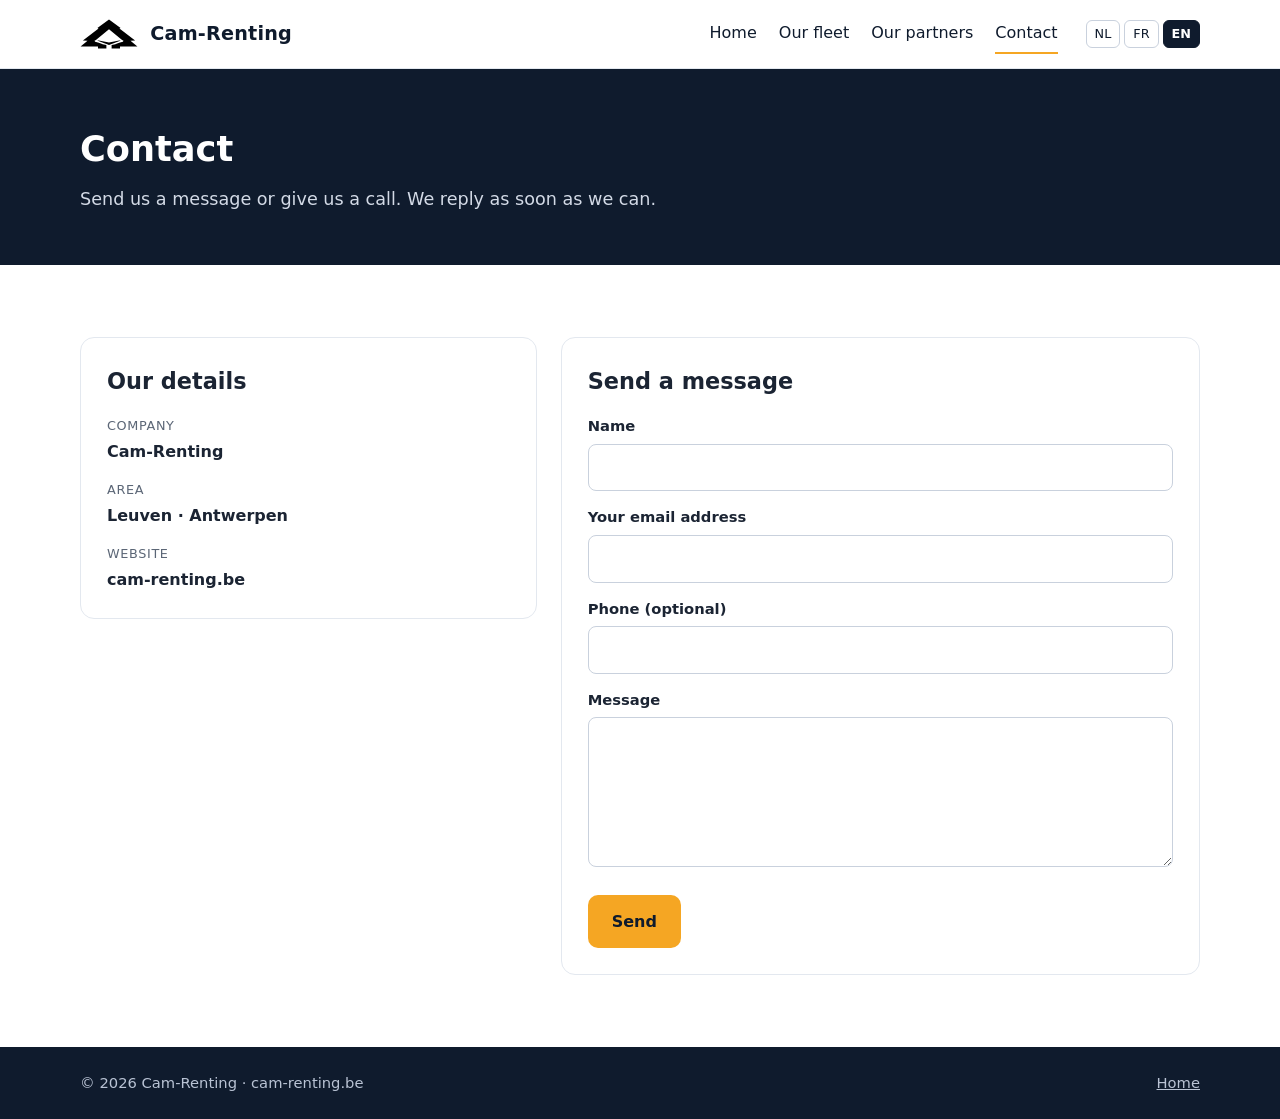
==== contact.html @ 867e1818 "Update" ====
<!doctype html>
<html lang="nl">
<head>
  <meta charset="utf-8">
  <meta name="viewport" content="width=device-width, initial-scale=1">
  <title>Contact – Cam-Renting</title>
  <meta name="description" content="Contacteer Cam-Renting voor transport en pakketlevering in Leuven en Antwerpen.">
  <link rel="icon" href="favicon.svg" type="image/svg+xml">
  <link rel="stylesheet" href="css/style.css">
</head>
<body>

<header class="site-header">
  <div class="wrap bar">
    <a class="brand" href="index.html" aria-label="Cam-Renting">
      <img src="logo.svg" alt="" width="56" height="29">
      <span>Cam-Renting</span>
    </a>
    <button class="menu-btn" aria-label="Menu" aria-expanded="false" aria-controls="nav">☰</button>
    <nav id="nav">
      <a href="index.html" data-i18n="nav.home">Home</a>
      <a href="fleet.html" data-i18n="nav.fleet">Onze vloot</a>
      <a href="partners.html" data-i18n="nav.partners">Onze partners</a>
      <a href="contact.html" class="active" data-i18n="nav.contact">Contact</a>
      <div class="lang" role="group" aria-label="Taal / Langue / Language">
        <button data-lang="nl">NL</button><button data-lang="fr">FR</button><button data-lang="en">EN</button>
      </div>
    </nav>
  </div>
</header>

<main>
  <section class="page-title">
    <div class="wrap">
      <h1 data-i18n="contact.title">Contact</h1>
      <p class="lead" data-i18n="contact.lead">Stuur ons een bericht of bel ons. We antwoorden zo snel mogelijk.</p>
    </div>
  </section>

  <section class="section">
    <div class="wrap contact-grid">

      <div class="card info">
        <h2 data-i18n="contact.details">Onze gegevens</h2>
        <dl>
          <dt data-i18n="contact.company">Bedrijf</dt>
          <dd>Cam-Renting</dd>

          <dt data-i18n="contact.phone">Telefoon</dt>
          <dd><a data-contact="phone" href="#">—</a></dd>

          <dt>E-mail</dt>
          <dd><a data-contact="email" href="#">—</a></dd>

          <dt data-i18n="contact.area">Werkgebied</dt>
          <dd>Leuven · Antwerpen</dd>

          <dt data-i18n="contact.web">Website</dt>
          <dd>cam-renting.be</dd>
        </dl>
      </div>

      <form class="card form" id="contact-form" novalidate>
        <h2 data-i18n="contact.formTitle">Stuur een bericht</h2>

        <label for="name" data-i18n="form.name">Naam</label>
        <input id="name" name="name" type="text" autocomplete="name" required>

        <label for="email" data-i18n="form.email">Uw e-mailadres</label>
        <input id="email" name="email" type="email" autocomplete="email" required>

        <label for="phone" data-i18n="form.phone">Telefoon (optioneel)</label>
        <input id="phone" name="phone" type="tel" autocomplete="tel">

        <label for="message" data-i18n="form.message">Bericht</label>
        <textarea id="message" name="message" rows="5" required></textarea>

        <button class="btn primary" type="submit" data-i18n="form.send">Verstuur</button>
        <p class="note" id="form-note" role="status"></p>
      </form>

    </div>
  </section>
</main>

<footer class="site-footer">
  <div class="wrap foot">
    <p>© <span id="year"></span> Cam-Renting · cam-renting.be</p>
    <p><a href="index.html" data-i18n="nav.home">Home</a></p>
  </div>
</footer>

<script src="js/script.js"></script>
</body>
</html>
---- css/style.css ----
:root {
  --navy: #0f1b2d;
  --navy-2: #182a44;
  --amber: #f5a623;
  --amber-d: #d98f10;
  --ink: #1b2433;
  --muted: #5b6676;
  --line: #e3e8ef;
  --bg: #ffffff;
  --bg-alt: #f4f6fa;
  --green: #1f9d6b;
  --radius: 14px;
}

* { box-sizing: border-box; }
html { scroll-behavior: smooth; }
body {
  margin: 0;
  font-family: system-ui, -apple-system, "Segoe UI", Roboto, Arial, sans-serif;
  color: var(--ink);
  background: var(--bg);
  line-height: 1.6;
}
img, svg { max-width: 100%; }
a { color: inherit; }
.wrap { width: min(1120px, 100% - 32px); margin-inline: auto; }

/* header */
.site-header { position: sticky; top: 0; z-index: 20; background: #fff; color: var(--navy); border-bottom: 1px solid var(--line); }
.bar { display: flex; align-items: center; justify-content: space-between; min-height: 68px; gap: 16px; }
.brand { display: flex; align-items: center; gap: 12px; text-decoration: none; font-weight: 800; font-size: 1.2rem; letter-spacing: .01em; }
.brand img { display: block; height: 30px; width: auto; }
nav { display: flex; align-items: center; gap: 22px; }
nav > a { text-decoration: none; font-weight: 500; padding: 6px 0; border-bottom: 2px solid transparent; }
nav > a:hover, nav > a.active { border-color: var(--amber); }
.lang { display: flex; gap: 4px; margin-left: 6px; }
.lang button {
  font: inherit; font-size: .8rem; cursor: pointer; color: var(--navy); background: transparent;
  border: 1px solid #c9d1dd; border-radius: 6px; padding: 3px 8px;
}
.lang button.on { background: var(--navy); border-color: var(--navy); color: #fff; font-weight: 700; }
.menu-btn { display: none; background: none; border: 0; color: var(--navy); font-size: 1.6rem; cursor: pointer; }

/* hero */
.hero { background: linear-gradient(135deg, var(--navy) 0%, var(--navy-2) 100%); color: #fff; padding: 72px 0 80px; }
.hero-inner { display: grid; grid-template-columns: 1.4fr 1fr; gap: 48px; align-items: center; }
.eyebrow { color: var(--amber); font-weight: 600; letter-spacing: .04em; text-transform: uppercase; font-size: .85rem; margin: 0 0 12px; }
.hero h1 { font-size: clamp(2rem, 4.5vw, 3.2rem); line-height: 1.12; margin: 0 0 18px; }
.lead { font-size: 1.1rem; color: #d3dae6; max-width: 56ch; margin: 0 0 28px; }
.cta { display: flex; flex-wrap: wrap; gap: 12px; }
.btn {
  display: inline-block; padding: 12px 22px; border-radius: 10px; font: inherit; font-weight: 600;
  text-decoration: none; cursor: pointer; border: 2px solid transparent;
}
.btn.primary { background: var(--amber); color: var(--navy); }
.btn.primary:hover { background: var(--amber-d); }
.btn.ghost { border-color: rgba(255,255,255,.4); color: #fff; }
.btn.ghost:hover { background: rgba(255,255,255,.1); }
.btn.dark { background: var(--navy); color: #fff; }
.btn.dark:hover { background: var(--navy-2); }

.stats { list-style: none; margin: 0; padding: 0; display: grid; gap: 14px; }
.stats li { background: rgba(255,255,255,.07); border: 1px solid rgba(255,255,255,.12); border-radius: var(--radius); padding: 16px 20px; display: flex; align-items: center; gap: 16px; }
.stats strong { font-size: 2rem; color: var(--amber); min-width: 52px; }
.stats span { color: #d3dae6; }

/* sections */
.section { padding: 72px 0; }
.section.alt { background: var(--bg-alt); }
.section h2 { font-size: clamp(1.5rem, 3vw, 2.1rem); margin: 0 0 12px; }
.grid { display: grid; gap: 20px; margin-top: 28px; }
.grid.three { grid-template-columns: repeat(3, 1fr); }
.grid.fleet { grid-template-columns: repeat(2, 1fr); margin-top: 0; }
.card { background: #fff; border: 1px solid var(--line); border-radius: var(--radius); padding: 26px; }
.card h3 { margin: 0 0 8px; font-size: 1.2rem; }
.card p { margin: 0; color: var(--muted); }
.ico { font-size: 1.9rem; margin-bottom: 10px; }
.partner h2 { font-size: 1.5rem; margin-bottom: 10px; }

.vehicle { position: relative; display: grid; grid-template-columns: 120px 1fr; column-gap: 20px; align-items: center; }
.vehicle .tag { grid-column: 1 / -1; justify-self: start; background: var(--navy); color: #fff; font-size: .78rem; font-weight: 600; padding: 3px 10px; border-radius: 99px; margin-bottom: 14px; }
.vehicle.ev .tag { background: var(--green); }
.vehicle .van { grid-row: 2 / span 2; width: 120px; color: var(--navy); }
.vehicle.ev .van { color: var(--green); }
.vehicle h3 small { font-weight: 500; color: var(--muted); font-size: .85em; }
.vehicle.wide { grid-column: 1 / -1; }

.partners { text-align: center; }
.partners ul { list-style: none; display: flex; flex-wrap: wrap; justify-content: center; gap: 14px; padding: 0; margin: 24px 0 28px; }
.partners li { border: 1px solid var(--line); border-radius: 10px; padding: 14px 32px; font-weight: 700; font-size: 1.15rem; color: var(--navy); background: #fff; }
.partners p { margin: 0; }

.band { background: var(--amber); color: var(--navy); padding: 40px 0; }
.band-inner { display: flex; flex-wrap: wrap; align-items: center; justify-content: space-between; gap: 16px; }
.band h2 { margin: 0; font-size: 1.5rem; }

/* inner pages */
.page-title { background: var(--navy); color: #fff; padding: 52px 0; }
.page-title h1 { margin: 0 0 8px; font-size: 2.2rem; }
.page-title .lead { margin: 0; }

/* contact */
.contact-grid { display: grid; grid-template-columns: 1fr 1.4fr; gap: 24px; align-items: start; }
.contact-grid .card h2 { font-size: 1.4rem; }
.info dl { margin: 0; }
.info dt { font-size: .8rem; text-transform: uppercase; letter-spacing: .05em; color: var(--muted); margin-top: 16px; }
.info dd { margin: 2px 0 0; font-weight: 600; }
.info a { color: var(--navy); }
.form label { display: block; font-weight: 600; margin: 14px 0 6px; font-size: .92rem; }
.form input, .form textarea {
  width: 100%; font: inherit; padding: 10px 12px; border: 1px solid #c9d1dd; border-radius: 8px; background: #fff;
}
.form input:focus, .form textarea:focus { outline: 2px solid var(--amber); border-color: var(--amber); }
.form .btn { margin-top: 20px; }
.note { margin-top: 12px; font-size: .92rem; }
.note.err { color: #b3261e; }

/* footer */
.site-footer { background: var(--navy); color: #b9c3d4; padding: 24px 0; font-size: .92rem; }
.foot { display: flex; justify-content: space-between; flex-wrap: wrap; gap: 8px; }
.foot p { margin: 0; }

/* mobile */
@media (max-width: 820px) {
  .menu-btn { display: block; }
  nav {
    display: none; position: absolute; top: 68px; left: 0; right: 0; background: #fff; border-bottom: 1px solid var(--line);
    flex-direction: column; align-items: flex-start; padding: 16px; gap: 14px;
  }
  nav.open { display: flex; }
  .hero-inner, .contact-grid, .grid.three, .grid.fleet { grid-template-columns: 1fr; }
  .hero { padding: 48px 0 56px; }
  .section { padding: 52px 0; }
  .vehicle { grid-template-columns: 90px 1fr; }
  .vehicle .van { width: 90px; }
}
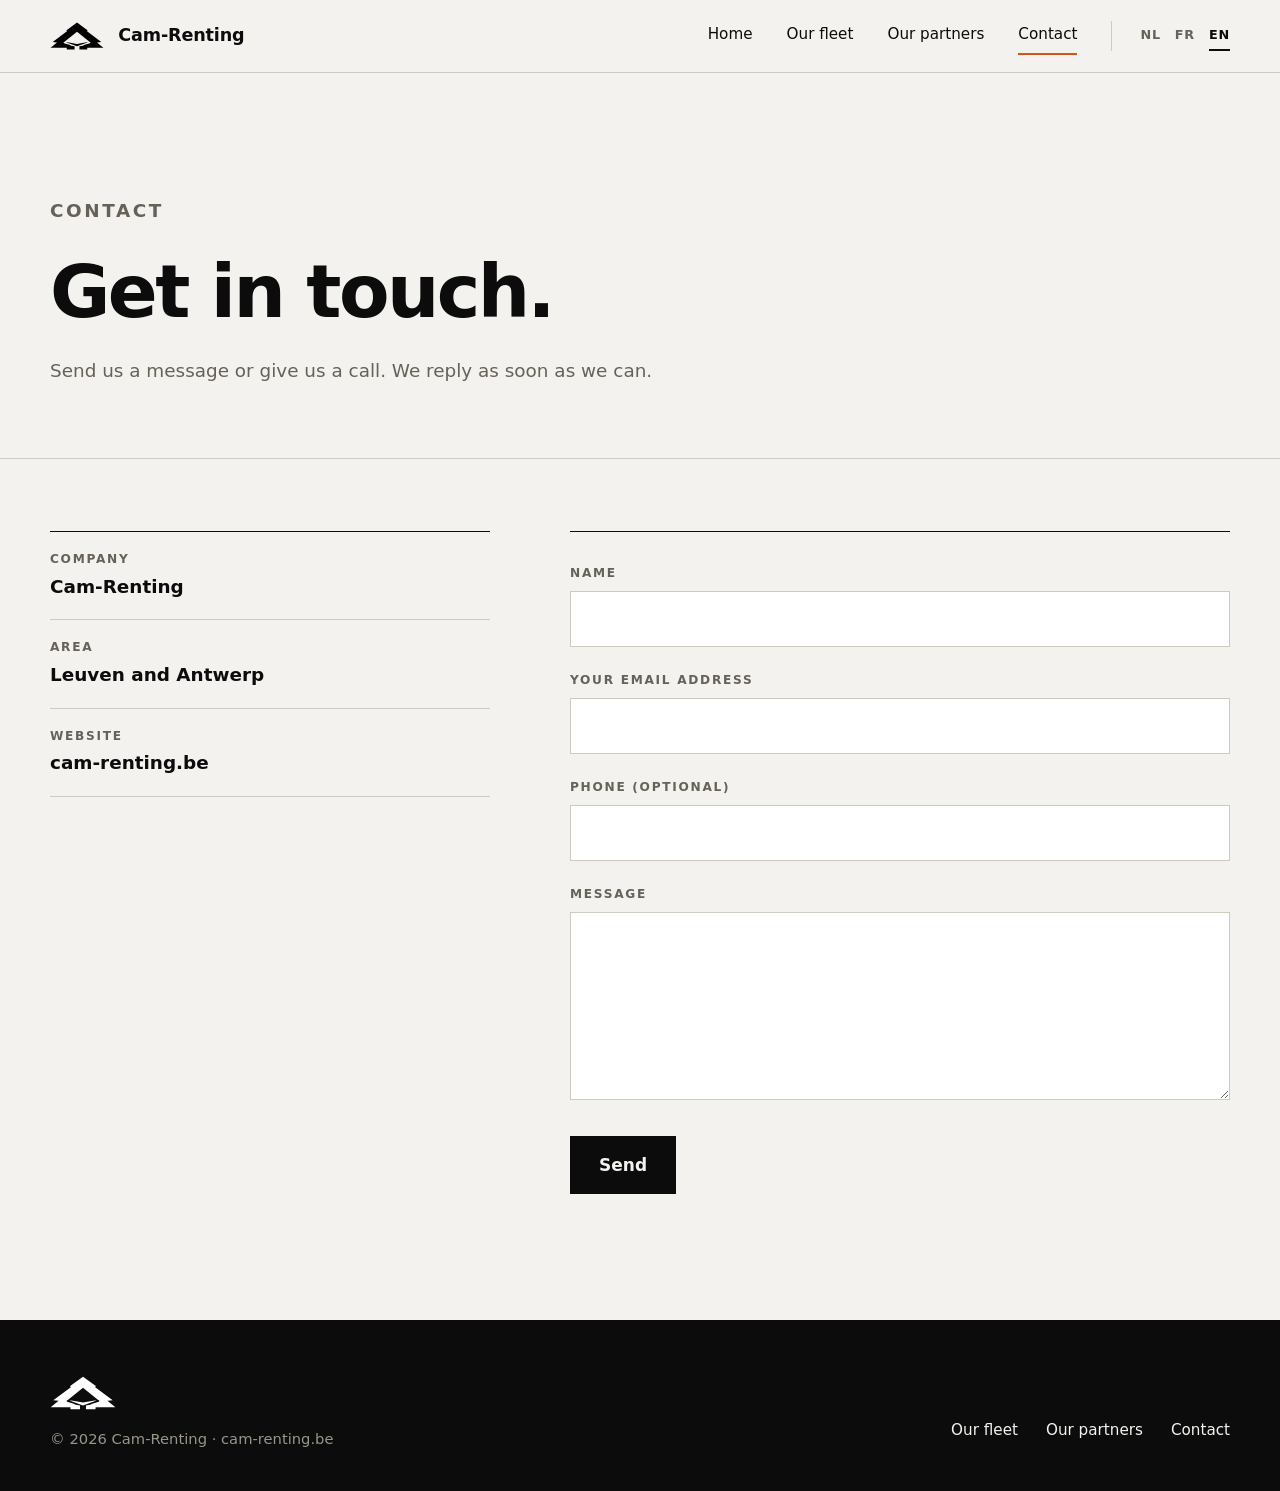
==== commit aaae1913: "yes" ====
--- a/contact.html
+++ b/contact.html
@@ -13,10 +13,10 @@
 <header class="site-header">
   <div class="wrap bar">
     <a class="brand" href="index.html" aria-label="Cam-Renting">
-      <img src="logo.svg" alt="" width="56" height="29">
+      <img src="logo.svg" alt="" width="55" height="28">
       <span>Cam-Renting</span>
     </a>
-    <button class="menu-btn" aria-label="Menu" aria-expanded="false" aria-controls="nav">☰</button>
+    <button class="menu-btn" aria-label="Menu" aria-expanded="false" aria-controls="nav" data-i18n="nav.menu">Menu</button>
     <nav id="nav">
       <a href="index.html" data-i18n="nav.home">Home</a>
       <a href="fleet.html" data-i18n="nav.fleet">Onze vloot</a>
@@ -30,18 +30,18 @@
 </header>
 
 <main>
-  <section class="page-title">
+  <section class="page-head">
     <div class="wrap">
-      <h1 data-i18n="contact.title">Contact</h1>
-      <p class="lead" data-i18n="contact.lead">Stuur ons een bericht of bel ons. We antwoorden zo snel mogelijk.</p>
+      <p class="label" data-i18n="contact.label">Contact</p>
+      <h1 data-i18n="contact.title">Neem contact met ons op.</h1>
+      <p data-i18n="contact.lead">Stuur ons een bericht of bel ons. We antwoorden zo snel mogelijk.</p>
     </div>
   </section>
 
-  <section class="section">
+  <section class="page-body">
     <div class="wrap contact-grid">
 
-      <div class="card info">
-        <h2 data-i18n="contact.details">Onze gegevens</h2>
+      <div class="info">
         <dl>
           <dt data-i18n="contact.company">Bedrijf</dt>
           <dd>Cam-Renting</dd>
@@ -53,16 +53,14 @@
           <dd><a data-contact="email" href="#">—</a></dd>
 
           <dt data-i18n="contact.area">Werkgebied</dt>
-          <dd>Leuven · Antwerpen</dd>
+          <dd data-i18n="area.both">Leuven en Antwerpen</dd>
 
           <dt data-i18n="contact.web">Website</dt>
           <dd>cam-renting.be</dd>
         </dl>
       </div>
 
-      <form class="card form" id="contact-form" novalidate>
-        <h2 data-i18n="contact.formTitle">Stuur een bericht</h2>
-
+      <form class="form" id="contact-form" novalidate>
         <label for="name" data-i18n="form.name">Naam</label>
         <input id="name" name="name" type="text" autocomplete="name" required>
 
@@ -73,9 +71,9 @@
         <input id="phone" name="phone" type="tel" autocomplete="tel">
 
         <label for="message" data-i18n="form.message">Bericht</label>
-        <textarea id="message" name="message" rows="5" required></textarea>
+        <textarea id="message" name="message" rows="6" required></textarea>
 
-        <button class="btn primary" type="submit" data-i18n="form.send">Verstuur</button>
+        <button class="btn dark" type="submit" data-i18n="form.send">Verstuur</button>
         <p class="note" id="form-note" role="status"></p>
       </form>
 
@@ -85,8 +83,15 @@
 
 <footer class="site-footer">
   <div class="wrap foot">
-    <p>© <span id="year"></span> Cam-Renting · cam-renting.be</p>
-    <p><a href="index.html" data-i18n="nav.home">Home</a></p>
+    <div>
+      <img src="logo.svg" alt="Cam-Renting" width="66" height="34">
+      <p>© <span id="year"></span> Cam-Renting · cam-renting.be</p>
+    </div>
+    <nav>
+      <a href="fleet.html" data-i18n="nav.fleet">Onze vloot</a>
+      <a href="partners.html" data-i18n="nav.partners">Onze partners</a>
+      <a href="contact.html" data-i18n="nav.contact">Contact</a>
+    </nav>
   </div>
 </footer>
 
--- a/css/style.css
+++ b/css/style.css
@@ -1,136 +1,178 @@
 :root {
-  --navy: #0f1b2d;
-  --navy-2: #182a44;
-  --amber: #f5a623;
-  --amber-d: #d98f10;
-  --ink: #1b2433;
-  --muted: #5b6676;
-  --line: #e3e8ef;
-  --bg: #ffffff;
-  --bg-alt: #f4f6fa;
-  --green: #1f9d6b;
-  --radius: 14px;
+  --ink: #0c0c0c;
+  --paper: #f4f2ee;
+  --white: #ffffff;
+  --rule: #cfcbc3;
+  --muted: #66625a;
+  --accent: #d4541a;
+  --max: 1180px;
 }
 
 * { box-sizing: border-box; }
 html { scroll-behavior: smooth; }
 body {
   margin: 0;
-  font-family: system-ui, -apple-system, "Segoe UI", Roboto, Arial, sans-serif;
+  font-family: system-ui, -apple-system, "Segoe UI", Roboto, "Helvetica Neue", Arial, sans-serif;
+  font-size: 17px;
+  line-height: 1.55;
   color: var(--ink);
-  background: var(--bg);
-  line-height: 1.6;
+  background: var(--paper);
+  -webkit-font-smoothing: antialiased;
 }
-img, svg { max-width: 100%; }
+img { max-width: 100%; display: block; }
 a { color: inherit; }
-.wrap { width: min(1120px, 100% - 32px); margin-inline: auto; }
+h1, h2, h3, p { margin: 0; }
+.wrap { width: min(var(--max), 100% - 48px); margin-inline: auto; }
 
-/* header */
-.site-header { position: sticky; top: 0; z-index: 20; background: #fff; color: var(--navy); border-bottom: 1px solid var(--line); }
-.bar { display: flex; align-items: center; justify-content: space-between; min-height: 68px; gap: 16px; }
-.brand { display: flex; align-items: center; gap: 12px; text-decoration: none; font-weight: 800; font-size: 1.2rem; letter-spacing: .01em; }
-.brand img { display: block; height: 30px; width: auto; }
-nav { display: flex; align-items: center; gap: 22px; }
-nav > a { text-decoration: none; font-weight: 500; padding: 6px 0; border-bottom: 2px solid transparent; }
-nav > a:hover, nav > a.active { border-color: var(--amber); }
-.lang { display: flex; gap: 4px; margin-left: 6px; }
+.label {
+  font-size: .76rem; letter-spacing: .14em; text-transform: uppercase; color: var(--muted); font-weight: 600;
+}
+.label b { color: var(--accent); margin-right: .7em; font-weight: 700; }
+
+/* ---------- header ---------- */
+.site-header { position: sticky; top: 0; z-index: 30; background: var(--paper); border-bottom: 1px solid var(--rule); }
+.bar { display: flex; align-items: center; justify-content: space-between; height: 72px; gap: 24px; }
+.brand { display: flex; align-items: center; gap: 14px; text-decoration: none; font-weight: 700; font-size: 1.1rem; letter-spacing: -.01em; }
+.brand img { height: 28px; width: auto; }
+nav { display: flex; align-items: center; gap: 34px; }
+nav > a { text-decoration: none; font-size: .95rem; font-weight: 500; padding: 6px 0; border-bottom: 2px solid transparent; }
+nav > a:hover { border-color: var(--ink); }
+nav > a.active { border-color: var(--accent); }
+.lang { display: flex; gap: 14px; padding-left: 28px; border-left: 1px solid var(--rule); }
 .lang button {
-  font: inherit; font-size: .8rem; cursor: pointer; color: var(--navy); background: transparent;
-  border: 1px solid #c9d1dd; border-radius: 6px; padding: 3px 8px;
+  font: inherit; font-size: .8rem; font-weight: 600; letter-spacing: .06em; cursor: pointer;
+  color: var(--muted); background: none; border: 0; padding: 4px 0; border-bottom: 2px solid transparent;
 }
-.lang button.on { background: var(--navy); border-color: var(--navy); color: #fff; font-weight: 700; }
-.menu-btn { display: none; background: none; border: 0; color: var(--navy); font-size: 1.6rem; cursor: pointer; }
+.lang button:hover { color: var(--ink); }
+.lang button.on { color: var(--ink); border-color: var(--ink); }
+.menu-btn { display: none; background: none; border: 0; padding: 8px 0; font: inherit; font-weight: 600; cursor: pointer; color: var(--ink); }
 
-/* hero */
-.hero { background: linear-gradient(135deg, var(--navy) 0%, var(--navy-2) 100%); color: #fff; padding: 72px 0 80px; }
-.hero-inner { display: grid; grid-template-columns: 1.4fr 1fr; gap: 48px; align-items: center; }
-.eyebrow { color: var(--amber); font-weight: 600; letter-spacing: .04em; text-transform: uppercase; font-size: .85rem; margin: 0 0 12px; }
-.hero h1 { font-size: clamp(2rem, 4.5vw, 3.2rem); line-height: 1.12; margin: 0 0 18px; }
-.lead { font-size: 1.1rem; color: #d3dae6; max-width: 56ch; margin: 0 0 28px; }
-.cta { display: flex; flex-wrap: wrap; gap: 12px; }
+/* ---------- buttons / links ---------- */
 .btn {
-  display: inline-block; padding: 12px 22px; border-radius: 10px; font: inherit; font-weight: 600;
-  text-decoration: none; cursor: pointer; border: 2px solid transparent;
+  display: inline-block; padding: 15px 28px; font: inherit; font-weight: 600; text-decoration: none;
+  cursor: pointer; border: 1px solid transparent; transition: background .15s, color .15s;
 }
-.btn.primary { background: var(--amber); color: var(--navy); }
-.btn.primary:hover { background: var(--amber-d); }
-.btn.ghost { border-color: rgba(255,255,255,.4); color: #fff; }
-.btn.ghost:hover { background: rgba(255,255,255,.1); }
-.btn.dark { background: var(--navy); color: #fff; }
-.btn.dark:hover { background: var(--navy-2); }
+.btn.light { background: var(--paper); color: var(--ink); }
+.btn.light:hover { background: var(--white); }
+.btn.dark { background: var(--ink); color: var(--paper); }
+.btn.dark:hover { background: #2a2a2a; }
+.link { font-weight: 600; text-decoration: none; border-bottom: 2px solid currentColor; padding-bottom: 2px; }
+.link::after { content: " \2192"; }
+.link:hover { color: var(--accent); }
 
-.stats { list-style: none; margin: 0; padding: 0; display: grid; gap: 14px; }
-.stats li { background: rgba(255,255,255,.07); border: 1px solid rgba(255,255,255,.12); border-radius: var(--radius); padding: 16px 20px; display: flex; align-items: center; gap: 16px; }
-.stats strong { font-size: 2rem; color: var(--amber); min-width: 52px; }
-.stats span { color: #d3dae6; }
+/* ---------- hero ---------- */
+.hero { position: relative; overflow: hidden; background: var(--ink); color: var(--paper); padding: 120px 0 130px; }
+.hero .mark { position: absolute; right: -2%; bottom: -14%; width: min(640px, 62vw); filter: invert(1); opacity: .09; pointer-events: none; }
+.hero .wrap { position: relative; }
+.hero .label { color: #9a958b; margin-bottom: 32px; }
+.hero h1 { font-size: clamp(2.6rem, 7vw, 5.6rem); line-height: 1.02; letter-spacing: -.035em; font-weight: 700; max-width: 14ch; }
+.hero .lead { margin-top: 36px; max-width: 52ch; font-size: 1.2rem; color: #c9c5bb; }
+.hero .cta { margin-top: 44px; display: flex; flex-wrap: wrap; align-items: center; gap: 34px; }
+.hero .link:hover { color: var(--paper); border-color: var(--accent); }
 
-/* sections */
-.section { padding: 72px 0; }
-.section.alt { background: var(--bg-alt); }
-.section h2 { font-size: clamp(1.5rem, 3vw, 2.1rem); margin: 0 0 12px; }
-.grid { display: grid; gap: 20px; margin-top: 28px; }
-.grid.three { grid-template-columns: repeat(3, 1fr); }
-.grid.fleet { grid-template-columns: repeat(2, 1fr); margin-top: 0; }
-.card { background: #fff; border: 1px solid var(--line); border-radius: var(--radius); padding: 26px; }
-.card h3 { margin: 0 0 8px; font-size: 1.2rem; }
-.card p { margin: 0; color: var(--muted); }
-.ico { font-size: 1.9rem; margin-bottom: 10px; }
-.partner h2 { font-size: 1.5rem; margin-bottom: 10px; }
+/* ---------- client strip ---------- */
+.clients { border-bottom: 1px solid var(--rule); }
+.clients .wrap { display: flex; flex-wrap: wrap; align-items: center; }
+.clients .label { padding: 30px 40px 30px 0; }
+.clients ul { list-style: none; display: flex; flex-wrap: wrap; margin: 0; padding: 0; }
+.clients li { font-size: 1.5rem; font-weight: 700; letter-spacing: -.02em; padding: 22px 40px; border-left: 1px solid var(--rule); }
 
-.vehicle { position: relative; display: grid; grid-template-columns: 120px 1fr; column-gap: 20px; align-items: center; }
-.vehicle .tag { grid-column: 1 / -1; justify-self: start; background: var(--navy); color: #fff; font-size: .78rem; font-weight: 600; padding: 3px 10px; border-radius: 99px; margin-bottom: 14px; }
-.vehicle.ev .tag { background: var(--green); }
-.vehicle .van { grid-row: 2 / span 2; width: 120px; color: var(--navy); }
-.vehicle.ev .van { color: var(--green); }
-.vehicle h3 small { font-weight: 500; color: var(--muted); font-size: .85em; }
-.vehicle.wide { grid-column: 1 / -1; }
+/* ---------- sections ---------- */
+.section { padding: 110px 0; }
+.section + .section { border-top: 1px solid var(--rule); }
+.section-head { display: grid; grid-template-columns: 1fr 2fr; gap: 48px; margin-bottom: 64px; }
+.section-head h2 { font-size: clamp(1.9rem, 3.6vw, 3rem); line-height: 1.08; letter-spacing: -.03em; font-weight: 700; max-width: 18ch; }
 
-.partners { text-align: center; }
-.partners ul { list-style: none; display: flex; flex-wrap: wrap; justify-content: center; gap: 14px; padding: 0; margin: 24px 0 28px; }
-.partners li { border: 1px solid var(--line); border-radius: 10px; padding: 14px 32px; font-weight: 700; font-size: 1.15rem; color: var(--navy); background: #fff; }
-.partners p { margin: 0; }
+.cols { display: grid; grid-template-columns: repeat(3, 1fr); gap: 0; border-top: 1px solid var(--ink); }
+.col { padding: 28px 32px 8px 0; }
+.col + .col { padding-left: 32px; border-left: 1px solid var(--rule); }
+.col h3 { font-size: 1.3rem; letter-spacing: -.015em; margin-bottom: 12px; }
+.col p { color: var(--muted); max-width: 34ch; }
 
-.band { background: var(--amber); color: var(--navy); padding: 40px 0; }
-.band-inner { display: flex; flex-wrap: wrap; align-items: center; justify-content: space-between; gap: 16px; }
-.band h2 { margin: 0; font-size: 1.5rem; }
+/* ---------- fleet list ---------- */
+.rows { border-top: 1px solid var(--ink); }
+.row { display: grid; grid-template-columns: 1.1fr 1.7fr 1fr; gap: 32px; padding: 30px 0; border-bottom: 1px solid var(--rule); align-items: baseline; }
+.row h3 { font-size: 1.7rem; letter-spacing: -.025em; line-height: 1.15; }
+.row h3 small { font-size: .55em; font-weight: 600; color: var(--muted); letter-spacing: 0; margin-left: .4em; }
+.row .ev { display: block; margin-top: 8px; font-size: .74rem; letter-spacing: .14em; text-transform: uppercase; font-weight: 700; color: var(--accent); }
+.row p { color: var(--muted); max-width: 46ch; }
+.row .meta { font-weight: 600; font-size: .95rem; }
+.row .meta span { display: block; color: var(--muted); font-weight: 400; }
 
-/* inner pages */
-.page-title { background: var(--navy); color: #fff; padding: 52px 0; }
-.page-title h1 { margin: 0 0 8px; font-size: 2.2rem; }
-.page-title .lead { margin: 0; }
+.teaser { display: grid; grid-template-columns: 1fr 2fr; gap: 48px; }
+.teaser h2 { margin-top: 28px; font-size: clamp(1.9rem, 3.6vw, 3rem); line-height: 1.08; letter-spacing: -.03em; max-width: 12ch; }
+.teaser li b { font-weight: 600; }
+.partner-row li b { font-weight: 600; }
+.teaser ul { list-style: none; margin: 0; padding: 0; border-top: 1px solid var(--ink); }
+.teaser li { display: flex; justify-content: space-between; gap: 24px; padding: 18px 0; border-bottom: 1px solid var(--rule); font-weight: 600; font-size: 1.15rem; }
+.teaser li span { color: var(--muted); font-weight: 400; font-size: .95rem; }
+.teaser .link { display: inline-block; margin-top: 32px; }
 
-/* contact */
-.contact-grid { display: grid; grid-template-columns: 1fr 1.4fr; gap: 24px; align-items: start; }
-.contact-grid .card h2 { font-size: 1.4rem; }
-.info dl { margin: 0; }
-.info dt { font-size: .8rem; text-transform: uppercase; letter-spacing: .05em; color: var(--muted); margin-top: 16px; }
-.info dd { margin: 2px 0 0; font-weight: 600; }
-.info a { color: var(--navy); }
-.form label { display: block; font-weight: 600; margin: 14px 0 6px; font-size: .92rem; }
+/* ---------- call to action ---------- */
+.cta-band { background: var(--ink); color: var(--paper); padding: 96px 0; }
+.cta-band .wrap { display: flex; flex-wrap: wrap; align-items: center; justify-content: space-between; gap: 32px; }
+.cta-band h2 { font-size: clamp(1.8rem, 3.6vw, 2.9rem); letter-spacing: -.03em; line-height: 1.08; max-width: 16ch; }
+
+/* ---------- inner pages ---------- */
+.page-head { padding: 96px 0 72px; border-bottom: 1px solid var(--rule); }
+.page-head .label { margin-bottom: 28px; }
+.page-head h1 { font-size: clamp(2.4rem, 6vw, 4.6rem); line-height: 1.03; letter-spacing: -.035em; font-weight: 700; }
+.page-head p { margin-top: 28px; font-size: 1.15rem; color: var(--muted); max-width: 52ch; }
+.page-body { padding: 72px 0 110px; }
+
+.partner-row { display: grid; grid-template-columns: 1fr 1.6fr; gap: 48px; padding: 44px 0; border-bottom: 1px solid var(--rule); }
+.partner-row:first-child { border-top: 1px solid var(--ink); }
+.partner-row h2 { font-size: clamp(2rem, 4vw, 3rem); letter-spacing: -.035em; line-height: 1.05; }
+.partner-row p { color: var(--muted); max-width: 52ch; }
+.partner-row ul { list-style: none; margin: 20px 0 0; padding: 0; }
+.partner-row li { padding: 10px 0; border-top: 1px solid var(--rule); font-weight: 600; display: flex; justify-content: space-between; gap: 16px; }
+.partner-row li span { font-weight: 400; color: var(--muted); }
+
+/* ---------- contact ---------- */
+.contact-grid { display: grid; grid-template-columns: 1fr 1.5fr; gap: 80px; align-items: start; }
+.info dl { margin: 0; border-top: 1px solid var(--ink); }
+.info dt { font-size: .76rem; letter-spacing: .14em; text-transform: uppercase; color: var(--muted); font-weight: 600; padding-top: 18px; }
+.info dd { margin: 4px 0 0; padding-bottom: 18px; border-bottom: 1px solid var(--rule); font-size: 1.15rem; font-weight: 600; }
+.info a { text-decoration: none; border-bottom: 2px solid var(--accent); }
+.form { border-top: 1px solid var(--ink); padding-top: 8px; }
+.form label { display: block; font-size: .76rem; letter-spacing: .14em; text-transform: uppercase; color: var(--muted); font-weight: 600; margin: 24px 0 8px; }
 .form input, .form textarea {
-  width: 100%; font: inherit; padding: 10px 12px; border: 1px solid #c9d1dd; border-radius: 8px; background: #fff;
+  width: 100%; font: inherit; color: var(--ink); padding: 14px 16px; background: var(--white);
+  border: 1px solid var(--rule); border-radius: 0;
 }
-.form input:focus, .form textarea:focus { outline: 2px solid var(--amber); border-color: var(--amber); }
-.form .btn { margin-top: 20px; }
-.note { margin-top: 12px; font-size: .92rem; }
-.note.err { color: #b3261e; }
+.form input:focus, .form textarea:focus { outline: 2px solid var(--ink); outline-offset: -1px; border-color: var(--ink); }
+.form textarea { resize: vertical; }
+.form .btn { margin-top: 28px; }
+.note { margin-top: 16px; font-size: .95rem; }
+.note.err { color: #a8321a; }
 
-/* footer */
-.site-footer { background: var(--navy); color: #b9c3d4; padding: 24px 0; font-size: .92rem; }
-.foot { display: flex; justify-content: space-between; flex-wrap: wrap; gap: 8px; }
-.foot p { margin: 0; }
+/* ---------- footer ---------- */
+.site-footer { background: var(--ink); color: #9a958b; padding: 56px 0 40px; font-size: .92rem; }
+.foot { display: flex; flex-wrap: wrap; justify-content: space-between; align-items: flex-end; gap: 32px; }
+.foot img { height: 34px; width: auto; filter: invert(1); margin-bottom: 18px; }
+.foot nav { gap: 28px; }
+.foot nav a { color: var(--paper); }
+.foot nav a:hover { border-color: var(--paper); }
 
-/* mobile */
-@media (max-width: 820px) {
+/* ---------- small screens ---------- */
+@media (max-width: 900px) {
   .menu-btn { display: block; }
   nav {
-    display: none; position: absolute; top: 68px; left: 0; right: 0; background: #fff; border-bottom: 1px solid var(--line);
-    flex-direction: column; align-items: flex-start; padding: 16px; gap: 14px;
+    display: none; position: absolute; top: 72px; left: 0; right: 0; background: var(--paper);
+    border-bottom: 1px solid var(--rule); flex-direction: column; align-items: flex-start; gap: 18px; padding: 24px;
   }
   nav.open { display: flex; }
-  .hero-inner, .contact-grid, .grid.three, .grid.fleet { grid-template-columns: 1fr; }
-  .hero { padding: 48px 0 56px; }
-  .section { padding: 52px 0; }
-  .vehicle { grid-template-columns: 90px 1fr; }
-  .vehicle .van { width: 90px; }
+  .lang { padding-left: 0; border-left: 0; }
+  .hero { padding: 80px 0 90px; }
+  .section { padding: 72px 0; }
+  .section-head, .teaser, .contact-grid, .partner-row { grid-template-columns: 1fr; gap: 28px; }
+  .section-head { margin-bottom: 40px; }
+  .cols { grid-template-columns: 1fr; }
+  .col, .col + .col { padding: 24px 0; border-left: 0; border-bottom: 1px solid var(--rule); }
+  .row { grid-template-columns: 1fr; gap: 10px; }
+  .clients li { padding: 18px 24px; font-size: 1.2rem; }
+  .clients .label { width: 100%; padding: 22px 0 6px; }
+  .clients li:first-child { border-left: 0; padding-left: 0; }
+  .page-head { padding: 64px 0 48px; }
+  .site-footer .foot nav { flex-direction: row; background: none; border: 0; padding: 0; position: static; display: flex; }
 }
